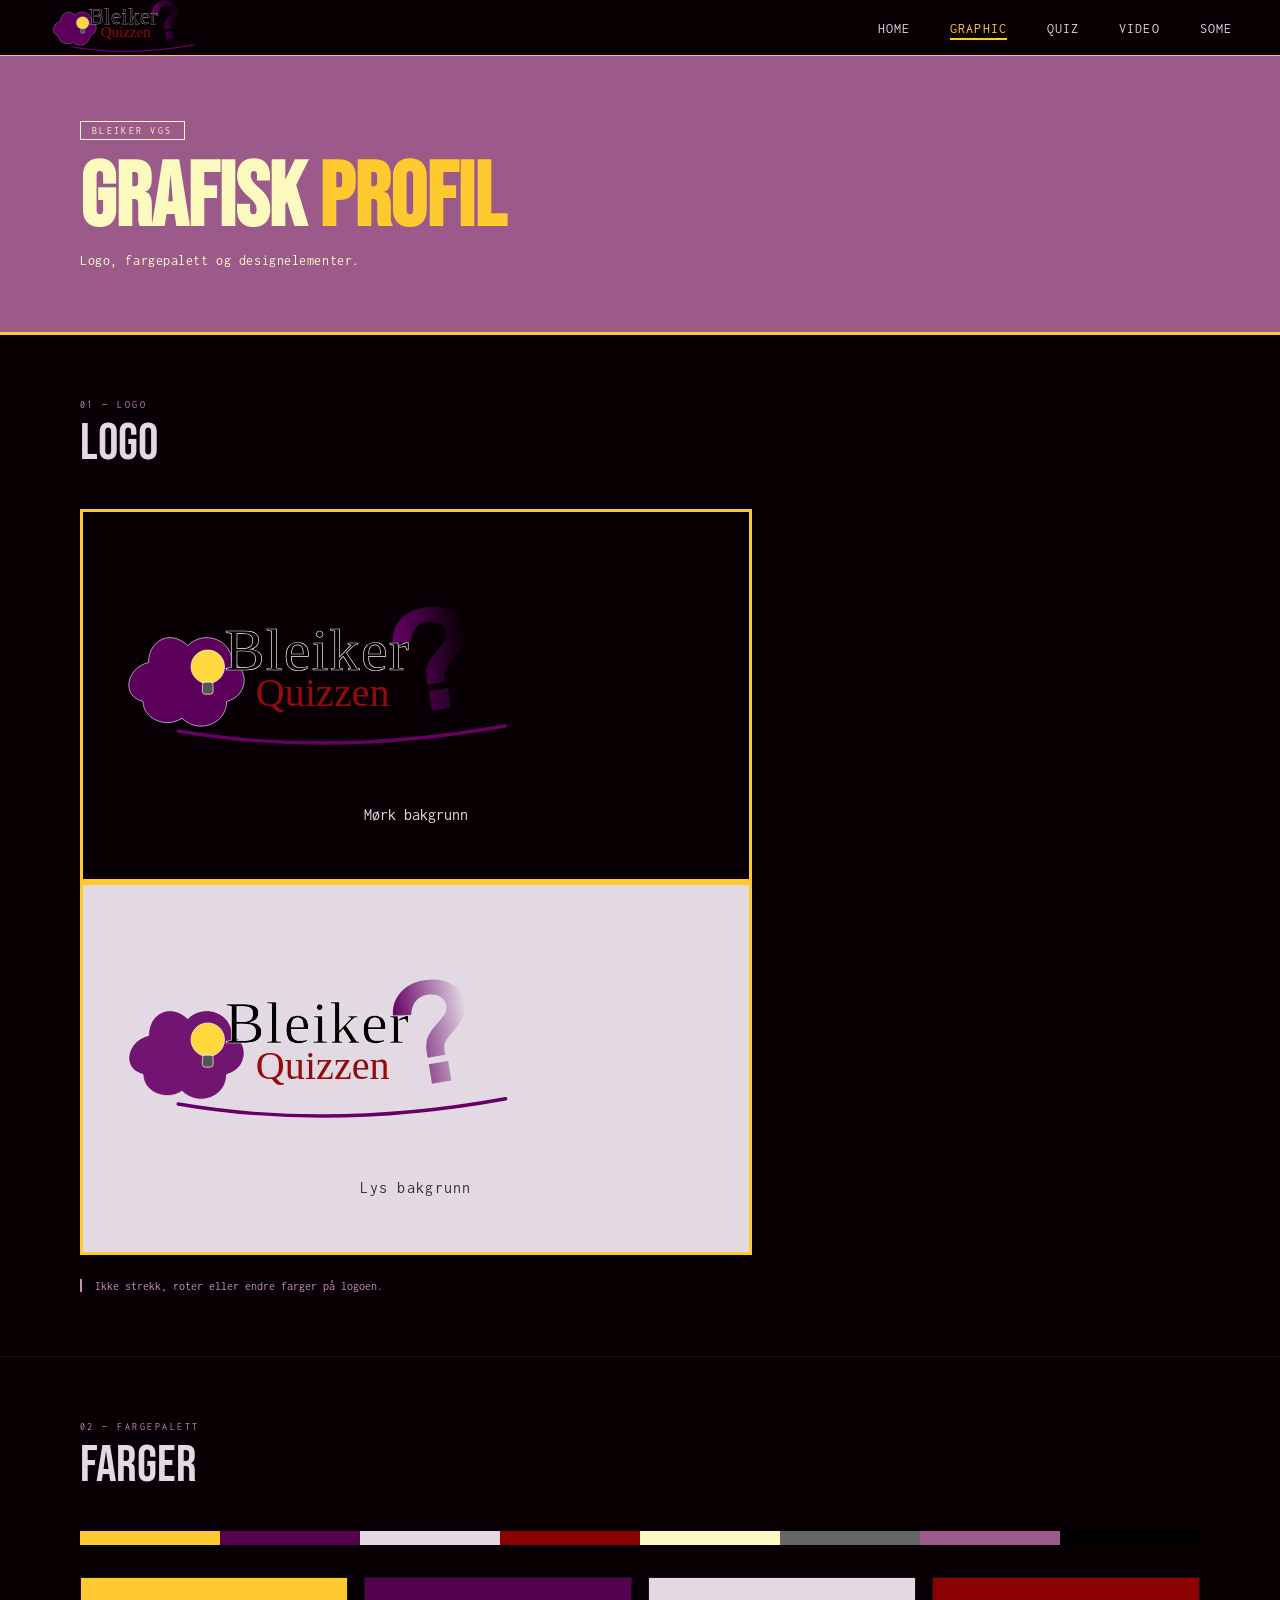
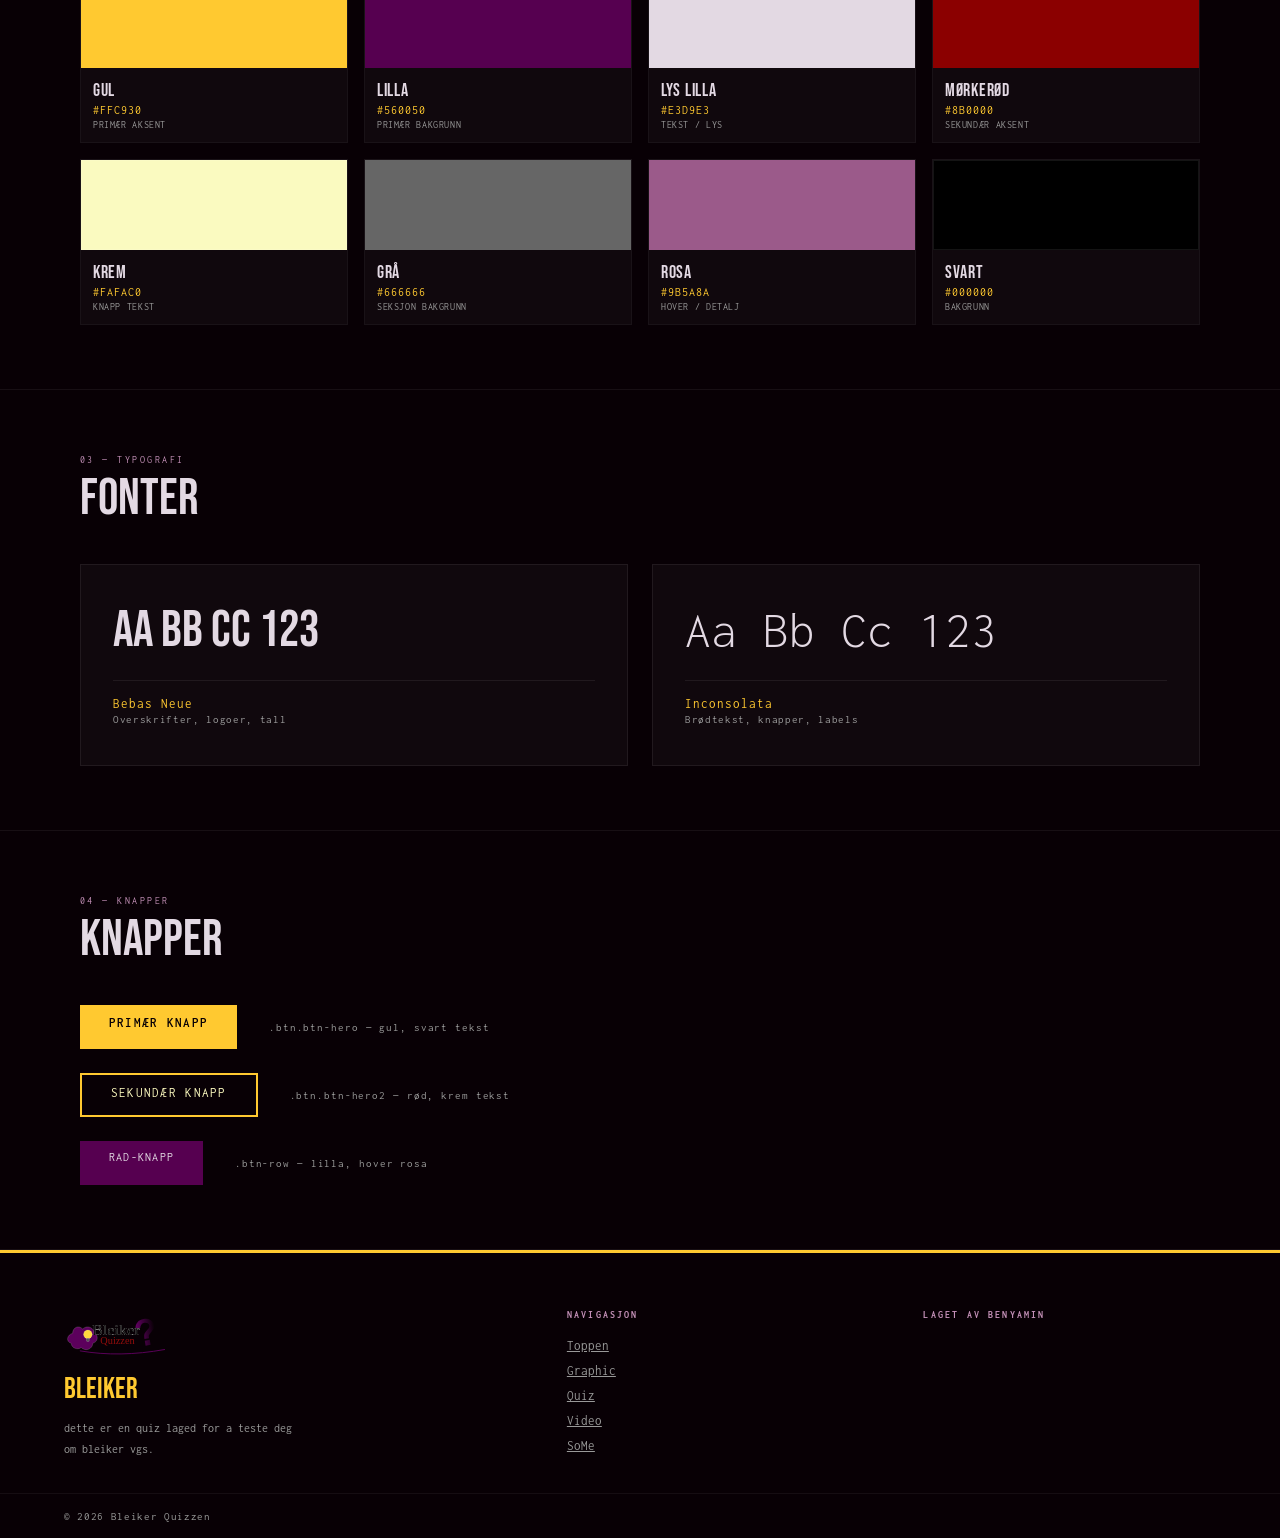
==== html/graphic.html @ ebf86708 "done with almost evrytinggg" ====
<!DOCTYPE html>
<html lang="en">
<head>
  <meta charset="UTF-8">
  <meta name="viewport" content="width=device-width, initial-scale=1.0">
  <title>Grafisk</title>
  <link rel="stylesheet" href="../css/main.css">
  <link rel="stylesheet" href="../css/graphic.css">
</head>
<body>

  <!-- NAV -->
  <nav>
    <a href="../index.html">
      <img src="../img/logo.svg" alt="logo" class="logo"/>
    </a>
    <ul class="nav-links">
      <li><a href="../index.html">Home</a></li>
      <li><a href="./graphic.html" class="nav-active">Graphic</a></li>
      <li><a href="./quiz.html">Quiz</a></li>
      <li><a href="./video.html">Video</a></li>
      <li><a href="./some.html">SoMe</a></li>
    </ul>
  </nav>

  <!-- HEADER -->
  <header class="graphic-header">
    <div class="graphic-header-text">
      <span class="graphic-tag">Bleiker VGS</span>
      <h1>Grafisk <span>Profil</span></h1>
      <p>Logo, fargepalett og designelementer.</p>
    </div>
  </header>

  <main class="graphic-main">

    <!-- 01 LOGO -->
    <section class="g-section">
      <div class="g-section-label">01 — Logo</div>
      <h2 class="g-title">Logo</h2>

      <div class="logo-grid">
        <div class="logo-card logo-on-dark">
          <img src="../img/logo.svg" alt="Logo på mørk bakgrunn"/>
          <p>Mørk bakgrunn</p>
        </div>
        </div>
        <div class="logo-card logo-on-light">
          <img src="../img/logo.svg" alt="Logo på lys bakgrunn"/>
          <p class="pa"">Lys bakgrunn</p>
        </div>
      </div>

      <p class="g-note">Ikke strekk, roter eller endre farger på logoen.</p>
    </section>

    <!-- 02 FARGEPALETT -->
    <section class="g-section">
      <div class="g-section-label">02 — Fargepalett</div>
      <h2 class="g-title">Farger</h2>

      <div class="palette-stripe">
        <div style="background:#FFC930"></div>
        <div style="background:#560050"></div>
        <div style="background:#E3D9E3"></div>
        <div style="background:#8B0000"></div>
        <div style="background:#FAFAC0"></div>
        <div style="background:#666666"></div>
        <div style="background:#9B5A8A"></div>
        <div style="background:#000000"></div>
      </div>

      <div class="palette-grid">

        <div class="swatch">
          <div class="swatch-color" style="background:#FFC930"></div>
          <div class="swatch-info">
            <span class="swatch-name">Gul</span>
            <span class="swatch-hex">#FFC930</span>
            <span class="swatch-role">Primær aksent</span>
          </div>
        </div>

        <div class="swatch">
          <div class="swatch-color" style="background:#560050"></div>
          <div class="swatch-info">
            <span class="swatch-name">Lilla</span>
            <span class="swatch-hex">#560050</span>
            <span class="swatch-role">Primær bakgrunn</span>
          </div>
        </div>

        <div class="swatch">
          <div class="swatch-color" style="background:#E3D9E3"></div>
          <div class="swatch-info">
            <span class="swatch-name">Lys lilla</span>
            <span class="swatch-hex">#E3D9E3</span>
            <span class="swatch-role">Tekst / lys</span>
          </div>
        </div>

        <div class="swatch">
          <div class="swatch-color" style="background:#8B0000"></div>
          <div class="swatch-info">
            <span class="swatch-name">Mørkerød</span>
            <span class="swatch-hex">#8B0000</span>
            <span class="swatch-role">Sekundær aksent</span>
          </div>
        </div>

        <div class="swatch">
          <div class="swatch-color" style="background:#FAFAC0; border:1px solid rgba(255,255,255,0.08)"></div>
          <div class="swatch-info">
            <span class="swatch-name">Krem</span>
            <span class="swatch-hex">#FAFAC0</span>
            <span class="swatch-role">Knapp tekst</span>
          </div>
        </div>

        <div class="swatch">
          <div class="swatch-color" style="background:#666666"></div>
          <div class="swatch-info">
            <span class="swatch-name">Grå</span>
            <span class="swatch-hex">#666666</span>
            <span class="swatch-role">Seksjon bakgrunn</span>
          </div>
        </div>

        <div class="swatch">
          <div class="swatch-color" style="background:#9B5A8A"></div>
          <div class="swatch-info">
            <span class="swatch-name">Rosa</span>
            <span class="swatch-hex">#9B5A8A</span>
            <span class="swatch-role">Hover / detalj</span>
          </div>
        </div>

        <div class="swatch">
          <div class="swatch-color" style="background:#000000; border:1px solid rgba(255,255,255,0.08)"></div>
          <div class="swatch-info">
            <span class="swatch-name">Svart</span>
            <span class="swatch-hex">#000000</span>
            <span class="swatch-role">Bakgrunn</span>
          </div>
        </div>

      </div>
    </section>

    <!-- 03 TYPOGRAFI -->
    <section class="g-section">
      <div class="g-section-label">03 — Typografi</div>
      <h2 class="g-title">Fonter</h2>

      <div class="type-grid">
        <div class="type-card">
          <div class="type-sample bebas">Aa Bb Cc 123</div>
          <div class="type-meta">
            <span class="type-name">Bebas Neue</span>
            <span class="type-use">Overskrifter, logoer, tall</span>
          </div>
        </div>
        <div class="type-card">
          <div class="type-sample inconsolata">Aa Bb Cc 123</div>
          <div class="type-meta">
            <span class="type-name">Inconsolata</span>
            <span class="type-use">Brødtekst, knapper, labels</span>
          </div>
        </div>
      </div>
    </section>

    <!-- 04 KNAPPER -->
    <section class="g-section">
      <div class="g-section-label">04 — Knapper</div>
      <h2 class="g-title">Knapper</h2>

      <div class="btn-showcase">
        <div class="showcase-row">
          <a href="#" class="btn btn-hero">Primær knapp</a>
          <span class="showcase-label">.btn.btn-hero — gul, svart tekst</span>
        </div>
        <div class="showcase-row">
          <a href="https://www.youtube.com/watch?v=dQw4w9WgXcQ" target="_blank" class="btn btn-hero2">Sekundær knapp</a>
          <span class="showcase-label">.btn.btn-hero2 — rød, krem tekst</span>
        </div>
        <div class="showcase-row">
          <a href="#" class="btn-row">Rad-knapp</a>
          <span class="showcase-label">.btn-row — lilla, hover rosa</span>
        </div>
      </div>
    </section>

  </main>

  <!-- FOOTER -->
<footer>
  <div>
      <img src="../img/logo.svg" alt="logo" class="logo"/> 
      <div class="f-logo">Bleiker</div>
    <p class="f-sub">
      dette er en quiz laged for a teste deg om bleiker vgs.
    </p>
  </div>
  <div class="f-col">
    <h5>Navigasjon</h5>
    <ul>
            <li><a href="./graphic.html">Toppen</a></li>
            <li><a href="./graphic.html">Graphic</a></li>
            <li><a href="./html/quiz.html">Quiz</a></li>
            <li><a href="./html/video.html">Video</a></li>
        <li><a href="./html/some.html">SoMe</a></li>
    </ul>
  </div>
  <div class="f-col">
    <h5>laget av Benyamin</h5>
  </div>
</footer>
<div class="f-bottom">
  <p>© 2026 Bleiker Quizzen</p>
  
</div>
 
</body>
</html>
---- css/main.css ----
@import url("https://fonts.googleapis.com/css2?family=Bebas+Neue&family=Inconsolata:wght@300;400;600&display=swap");

:root {
  --yellow: #ffc930;
  --purple: #560050;
  --light: #e3d9e3;
  --red: #7a0000;
  --cream: #fdfac0;
  --grey: #666666;
  --rose: #9b5a8a;
  --black: #080005;
}

* {
  margin: 0;
  padding: 0;
  box-sizing: border-box;
}
html {
  scroll-behavior: smooth;
}

body {
  background: var(--black);
  color: var(--light);
  font-family: "Inconsolata", monospace;
  font-weight: 400;
}

.skip-link {
  position: absolute;
  left: 1rem;
  top: -100%;
  background: var(--yellow);
  color: var(--black);
  padding: 0.5rem 1rem;
  font-weight: 600;
  text-decoration: none;
  z-index: 999;
}
.skip-link:focus {
  top: 0;
}

/* visible focus ring on everything interactive */
:focus-visible {
  outline: 3px solid var(--yellow);
  outline-offset: 3px;
}

nav {
  display: flex;
  align-items: center;
  justify-content: space-between;
  padding: 0 3rem;
  height: 56px;
  background: var(--black);
  border-bottom: 1px solid var(--yellow);
  position: sticky;
  top: 0;
  z-index: 99;
}

nav .logo {
  height: 80px;
  width: auto;
}

.nav-links {
  display: flex;
  gap: 2.5rem;
  list-style: none;
}

.nav-links a {
  text-decoration: none;
  color: var(--light);
  font-size: 0.85rem;
  letter-spacing: 0.08em;
  text-transform: uppercase;
  transition: color 0.15s;
}

.nav-links a:hover {
  color: var(--yellow);
  text-decoration: underline;
}

.nav-links a.nav-active {
  color: var(--yellow);
  border-bottom: 2px solid var(--yellow);
  padding-bottom: 2px;
}

.hero {
  background: var(--purple);
  padding: 5rem 3rem 6rem;
  text-align: center;
  border-bottom: 3px solid var(--yellow);
}

.hero h1 {
  font-family: "Bebas Neue", sans-serif;
  font-size: clamp(3rem, 7vw, 6rem);
  color: var(--light);
  line-height: 0.95;
  margin-bottom: 1.5rem;
}

.hero p {
  font-size: 0.92rem;
  color: var(--light);
  line-height: 1.75;
  max-width: 500px;
  margin: 0 auto 2.5rem;
}

.hero-btns {
  display: flex;
  gap: 1rem;
  justify-content: center;
  flex-wrap: wrap;
}

.btn {
  font-family: "Inconsolata", monospace;
  font-size: 0.8rem;
  letter-spacing: 0.1em;
  text-transform: uppercase;
  padding: 0.65rem 1.8rem;
  border: none;
  cursor: pointer;
  text-decoration: none;
  display: inline-block;
  transition:
    opacity 0.15s,
    transform 0.1s;
  min-height: 44px;
  min-width: 44px;
}

.btn:hover {
  opacity: 0.82;
  transform: translateY(-1px);
}

.btn-hero {
  background: var(--yellow);
  color: var(--black);
  font-weight: 600;
}

.btn-hero2 {
  background: transparent;
  color: var(--cream);
  border: 2px solid var(--yellow);
}

.rows {
  background-color: #000000;
}

.row-item {
  display: grid;
  grid-template-columns: 1fr auto;
  gap: 3rem;
  align-items: center;
  padding: 3.5rem 4rem;
  border-bottom: 1px solid rgba(255, 255, 255, 0.07);
}

#quiz {
  border-left: 3px solid var(--yellow);
}
#video {
  border-left: 3px solid var(--rose);
}
#some {
  border-left: 3px solid var(--red);
}
#quiz {
  border-right: 3px solid var(--yellow);
}
#video {
  border-right: 3px solid var(--rose);
}
#some {
  border-right: 3px solid var(--red);
}

.row-text {
  font-size: 0.85rem;
  line-height: 1.8;
  color: #ffffff;
  max-width: 480px;
  margin-bottom: 1.5rem;
}

.btn-row {
  background: var(--purple);
  color: var(--light);
  font-family: "Inconsolata", monospace;
  font-size: 0.78rem;
  letter-spacing: 0.1em;
  text-transform: uppercase;
  padding: 0.55rem 1.8rem;
  border: none;
  cursor: pointer;
  text-decoration: none;
  display: inline-block;
  transition: background 0.15s;
  min-height: 44px;
}

.btn-row:hover {
  background: var(--rose);
}

.video-box {
  width: 240px;
  height: 160px;
  background: var(--purple);
  display: flex;
  align-items: center;
  justify-content: center;
  flex-shrink: 0;
  color: var(--light);
  font-size: 0.72rem;
  letter-spacing: 0.18em;
  text-transform: uppercase;
}

footer {
  background: var(--black);
  border-top: 3px solid var(--yellow);
  padding: 3.5rem 4rem 2rem;
  display: grid;
  grid-template-columns: 1.5fr 1fr 1fr;
  gap: 4rem;
}

footer .logo {
  height: 55px;
  width: auto;
  margin-bottom: 0.5rem;
  display: block;
}

.f-logo {
  font-family: "Bebas Neue", sans-serif;
  font-size: 1.8rem;
  color: var(--yellow);
  margin-bottom: 0.6rem;
}

.f-sub {
  font-size: 0.78rem;
  color: #999999;
  line-height: 1.7;
  max-width: 240px;
}

.f-col h5 {
  font-size: 0.62rem;
  letter-spacing: 0.22em;
  text-transform: uppercase;
  color: #c490b8;
  margin-bottom: 1rem;
}

.f-col ul {
  list-style: none;
}
.f-col li {
  margin-bottom: 0.5rem;
}

.f-col a {
  text-decoration: underline;
  color: #999999;
  font-size: 0.82rem;
  transition: color 0.15s;
}

.f-col a:hover {
  color: var(--yellow);
}

.f-bottom {
  background: var(--black);
  border-top: 1px solid rgba(255, 255, 255, 0.05);
  padding: 1rem 4rem;
}

.f-bottom p {
  font-size: 0.7rem;
  color: #999999;
  letter-spacing: 0.06em;
}

@media (max-width: 768px) {
  nav {
    padding: 0 1.2rem;
  }
  .nav-links {
    gap: 1.2rem;
  }
  .hero {
    padding: 4rem 1.5rem 5rem;
  }
  .row-item {
    grid-template-columns: 1fr;
    padding: 2.5rem 1.5rem;
  }
  .video-box {
    width: 100%;
    height: 140px;
  }
  footer {
    grid-template-columns: 1fr;
    padding: 2.5rem 1.5rem;
    gap: 2rem;
  }
  .f-bottom {
    padding: 1rem 1.5rem;
  }
}
---- css/graphic.css ----
/* graphic.css — extends main.css */

.nav-links a.nav-active {
  color: var(--yellow);
  border-bottom: 2px solid var(--yellow);
  padding-bottom: 2px;
}

/* ── HEADER ── */
.graphic-header {
  background: var(--rose);
  padding: 4rem 5rem;
  border-bottom: 3px solid var(--yellow);
}

/* fixed: removed opacity: 0.7 — fails contrast */
/* fixed: var(--cream) #FDFAC0 on var(--rose) #9B5A8A = 4.8:1 passes */
.graphic-tag {
  display: inline-block;
  font-size: 0.65rem;
  letter-spacing: 0.22em;
  text-transform: uppercase;
  color: var(--cream);
  border: 1px solid var(--cream);
  padding: 0.2rem 0.7rem;
  margin-bottom: 1.2rem;
}

.graphic-header-text h1 {
  font-family: "Bebas Neue", sans-serif;
  font-size: clamp(3.5rem, 7vw, 6rem);
  line-height: 0.9;
  color: var(--cream);
  margin-bottom: 0.8rem;
}

.graphic-header-text h1 span {
  color: var(--yellow);
}

/* fixed: rgba(253,250,192,0.6) fails — use solid colour */
.graphic-header-text p {
  font-size: 0.88rem;
  color: var(--cream);
  letter-spacing: 0.04em;
}

/* ── MAIN ── */
.graphic-main {
  background: var(--black);
}

/* ── SECTIONS ── */
.g-section {
  padding: 4rem 5rem;
  border-bottom: 1px solid rgba(255, 255, 255, 0.06);
}

/* fixed: var(--rose) #9B5A8A on #080005 = 3.4:1 fails — bumped to #C490B8 = 5.3:1 */
.g-section-label {
  font-size: 0.62rem;
  letter-spacing: 0.25em;
  text-transform: uppercase;
  color: #C490B8;
  margin-bottom: 0.5rem;
}

.g-title {
  font-family: "Bebas Neue", sans-serif;
  font-size: clamp(2rem, 4vw, 3.5rem);
  color: var(--light);
  font-weight: 400;
  line-height: 1;
  margin-bottom: 2.5rem;
}

/* fixed: same rose issue */
.g-note {
  font-size: 0.78rem;
  color: #C490B8;
  border-left: 2px solid #C490B8;
  padding-left: 0.8rem;
  margin-top: 1.5rem;
}

/* ── LOGO GRID ── */
.logo-grid {
  display: grid;
  grid-template-columns: repeat(3, 1fr);
  gap: 1.5rem;
}

.logo-card {
  display: flex;
  flex-direction: column;
  align-items: center;
  justify-content: center;
  gap: 1.5rem;
  padding: 3.5rem 2rem;
  border: 1px solid rgba(255, 255, 255, 0.07);
}

.logo-on-dark {
  background: #080005;
  width: 188%;
  border: 3px solid var(--yellow);
}

.logo-on-light {
  background: #e3d9e3;
  width: 60%;
  border: 3px solid var(--yellow);
}

/* fixed: rgba(0,0,0,0.5) on #e3d9e3 fails — use solid #333 */
.pa {
  color: #333333;
  letter-spacing: 0.08em;
}

/* ── PALETTE STRIPE ── */
.palette-stripe {
  display: flex;
  height: 14px;
  margin-bottom: 2rem;
  overflow: hidden;
}

.palette-stripe div {
  flex: 1;
}

/* ── PALETTE GRID ── */
.palette-grid {
  display: grid;
  grid-template-columns: repeat(4, 1fr);
  gap: 1rem;
}

.swatch {
  border: 1px solid rgba(255, 255, 255, 0.07);
  overflow: hidden;
  transition: transform 0.15s;
}

.swatch:hover {
  transform: translateY(-3px);
}

.swatch-color {
  height: 90px;
  width: 100%;
}

.swatch-info {
  padding: 0.75rem;
  background: rgba(255, 255, 255, 0.03);
  display: flex;
  flex-direction: column;
  gap: 0.18rem;
}

.swatch-name {
  font-family: "Bebas Neue", sans-serif;
  font-size: 1.1rem;
  color: var(--light);
  letter-spacing: 0.04em;
}

.swatch-hex {
  font-size: 0.75rem;
  color: var(--yellow);
  letter-spacing: 0.08em;
}

/* fixed: rgba(227,217,227,0.35) on dark bg fails — use solid #999 */
.swatch-role {
  font-size: 0.65rem;
  color: #999999;
  letter-spacing: 0.06em;
  text-transform: uppercase;
}

/* ── TYPOGRAPHY ── */
.type-grid {
  display: grid;
  grid-template-columns: 1fr 1fr;
  gap: 1.5rem;
}

.type-card {
  background: rgba(255, 255, 255, 0.03);
  border: 1px solid rgba(255, 255, 255, 0.07);
  padding: 2.5rem 2rem;
}

.type-sample {
  font-size: 3.2rem;
  color: var(--light);
  margin-bottom: 1.5rem;
  line-height: 1;
}

.type-sample.bebas {
  font-family: "Bebas Neue", sans-serif;
}

.type-sample.inconsolata {
  font-family: "Inconsolata", monospace;
  font-weight: 300;
}

.type-meta {
  border-top: 1px solid rgba(255, 255, 255, 0.07);
  padding-top: 1rem;
  display: flex;
  flex-direction: column;
  gap: 0.2rem;
}

.type-name {
  font-size: 0.82rem;
  color: var(--yellow);
  letter-spacing: 0.08em;
}

/* fixed: rgba(227,217,227,0.38) fails — use solid #999 */
.type-use {
  font-size: 0.7rem;
  color: #999999;
  letter-spacing: 0.06em;
}

/* ── BUTTON SHOWCASE ── */
.btn-showcase {
  display: flex;
  flex-direction: column;
  gap: 1.5rem;
}

.showcase-row {
  display: flex;
  align-items: center;
  gap: 2rem;
}


.showcase-label {
  font-size: 0.7rem;
  color: #999999;
  letter-spacing: 0.08em;
}

/* ── RESPONSIVE ── */
@media (max-width: 900px) {
  .g-section { padding: 3rem 1.5rem; }
  .logo-grid { grid-template-columns: 1fr; }
  .palette-grid { grid-template-columns: repeat(2, 1fr); }
  .type-grid { grid-template-columns: 1fr; }
  .showcase-row { flex-direction: column; align-items: flex-start; gap: 0.5rem; }
  .graphic-header { padding: 3rem 1.5rem; }
}
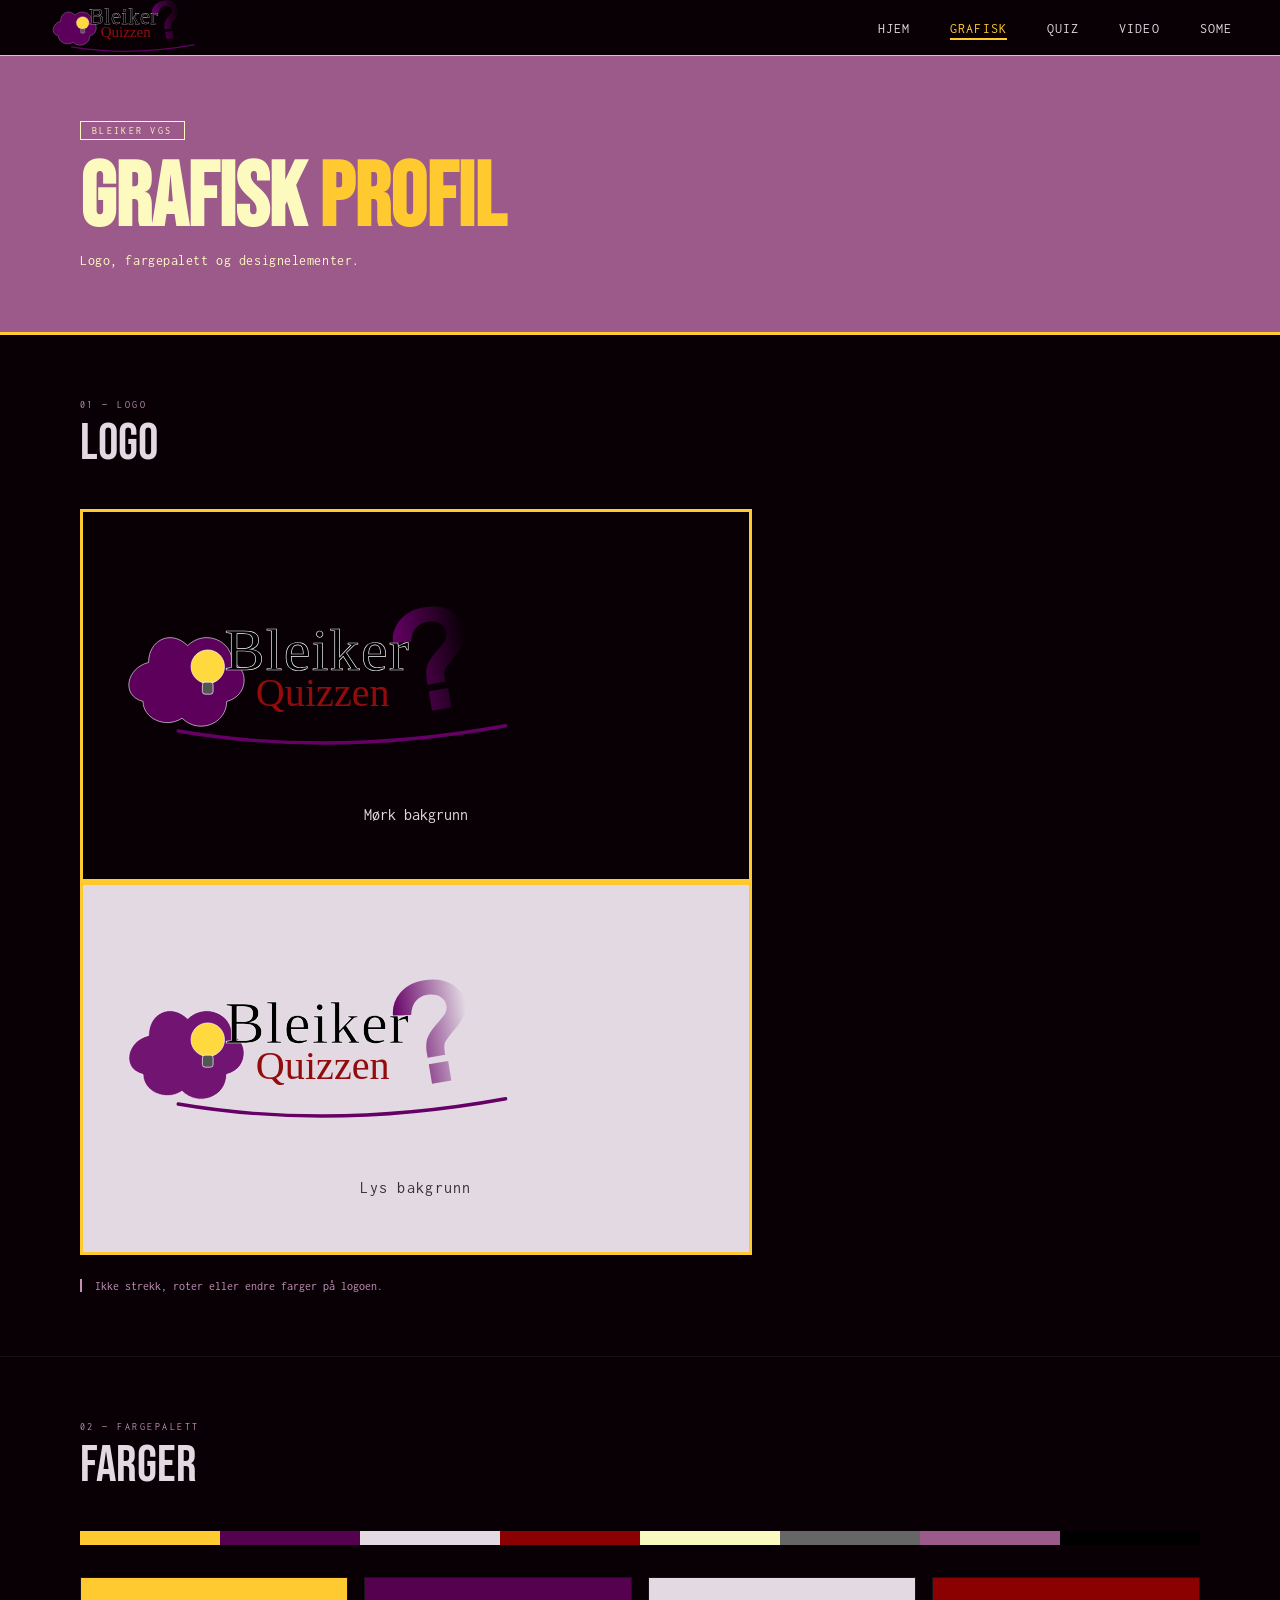
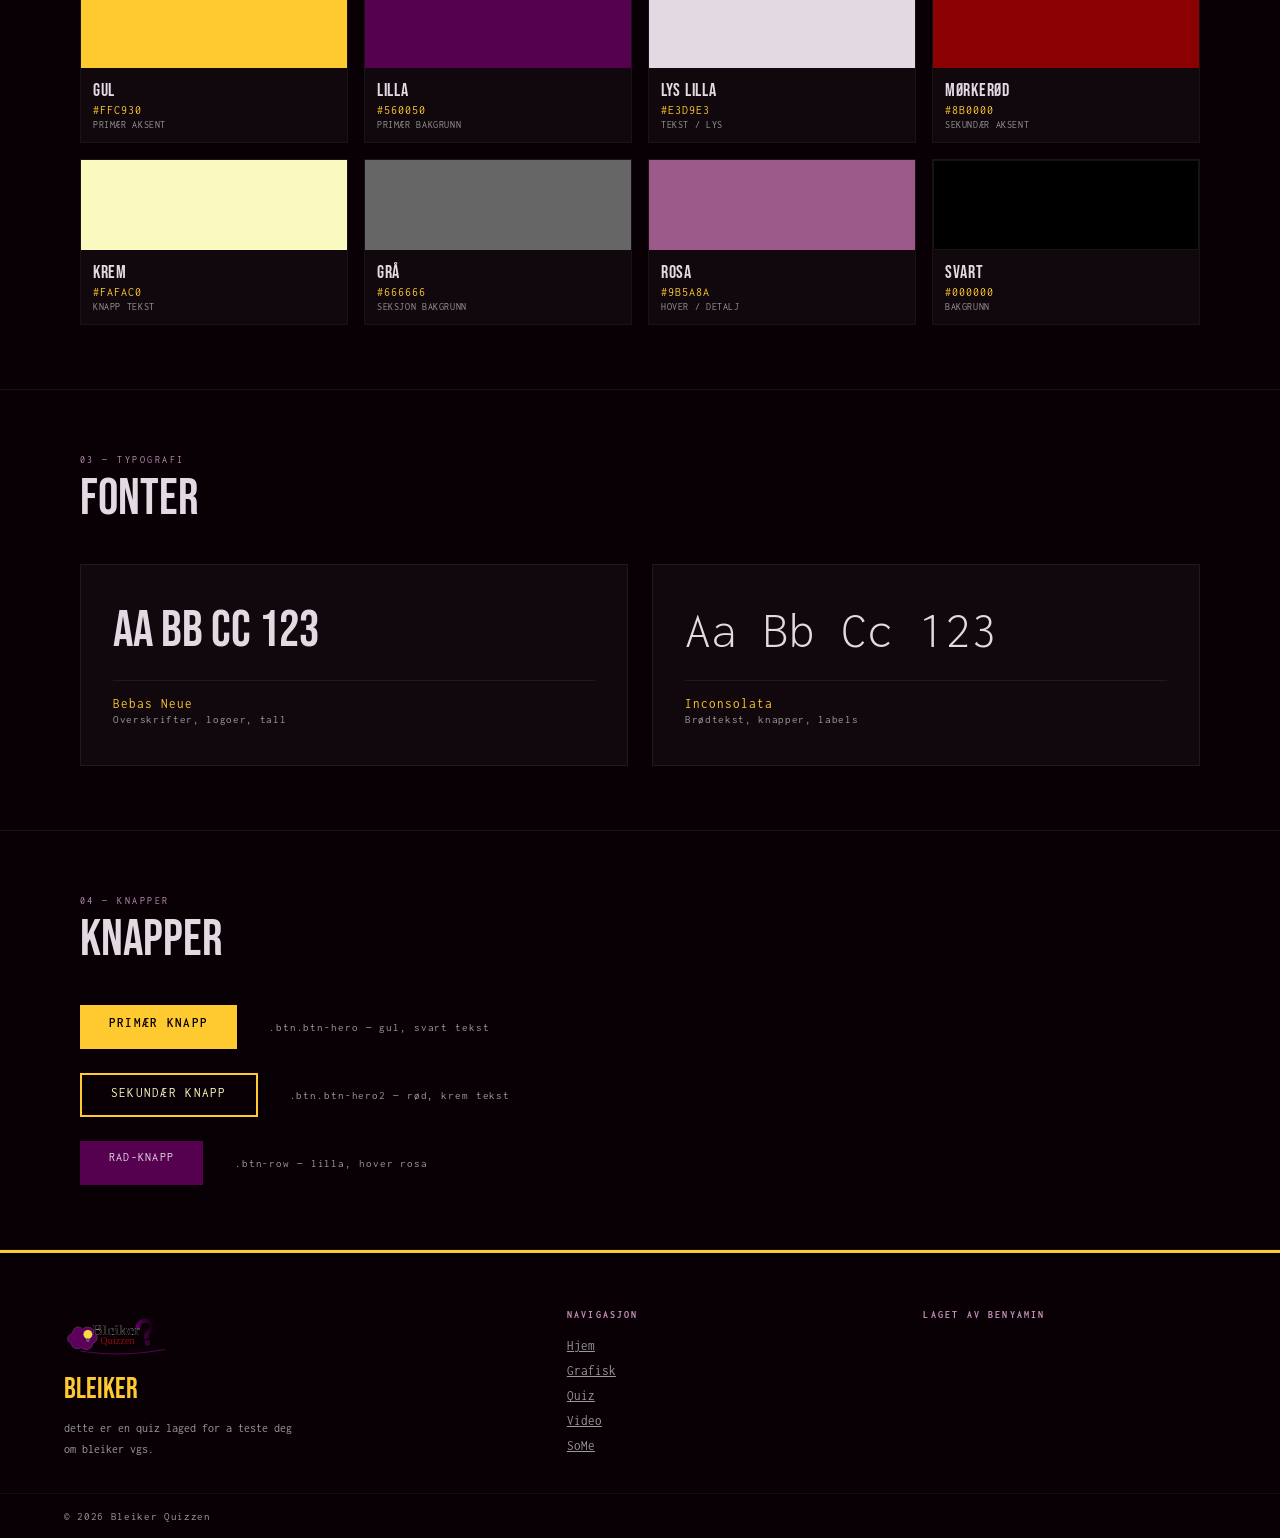
==== commit 7c39ef69: "legget til leaderbord" ====
--- a/html/graphic.html
+++ b/html/graphic.html
@@ -15,8 +15,8 @@
       <img src="../img/logo.svg" alt="logo" class="logo"/>
     </a>
     <ul class="nav-links">
-      <li><a href="../index.html">Home</a></li>
-      <li><a href="./graphic.html" class="nav-active">Graphic</a></li>
+      <li><a href="../index.html">hjem</a></li>
+      <li><a href="./graphic.html" class="nav-active">Grafisk</a></li>
       <li><a href="./quiz.html">Quiz</a></li>
       <li><a href="./video.html">Video</a></li>
       <li><a href="./some.html">SoMe</a></li>
@@ -205,11 +205,11 @@
   <div class="f-col">
     <h5>Navigasjon</h5>
     <ul>
-            <li><a href="./graphic.html">Toppen</a></li>
-            <li><a href="./graphic.html">Graphic</a></li>
-            <li><a href="./html/quiz.html">Quiz</a></li>
-            <li><a href="./html/video.html">Video</a></li>
-        <li><a href="./html/some.html">SoMe</a></li>
+            <li><a href="../index.html">Hjem</a></li>
+            <li><a href="./graphic.html">Grafisk</a></li>
+            <li><a href="./quiz.html">Quiz</a></li>
+            <li><a href="./video.html">Video</a></li>
+        <li><a href="./some.html">SoMe</a></li>
     </ul>
   </div>
   <div class="f-col">
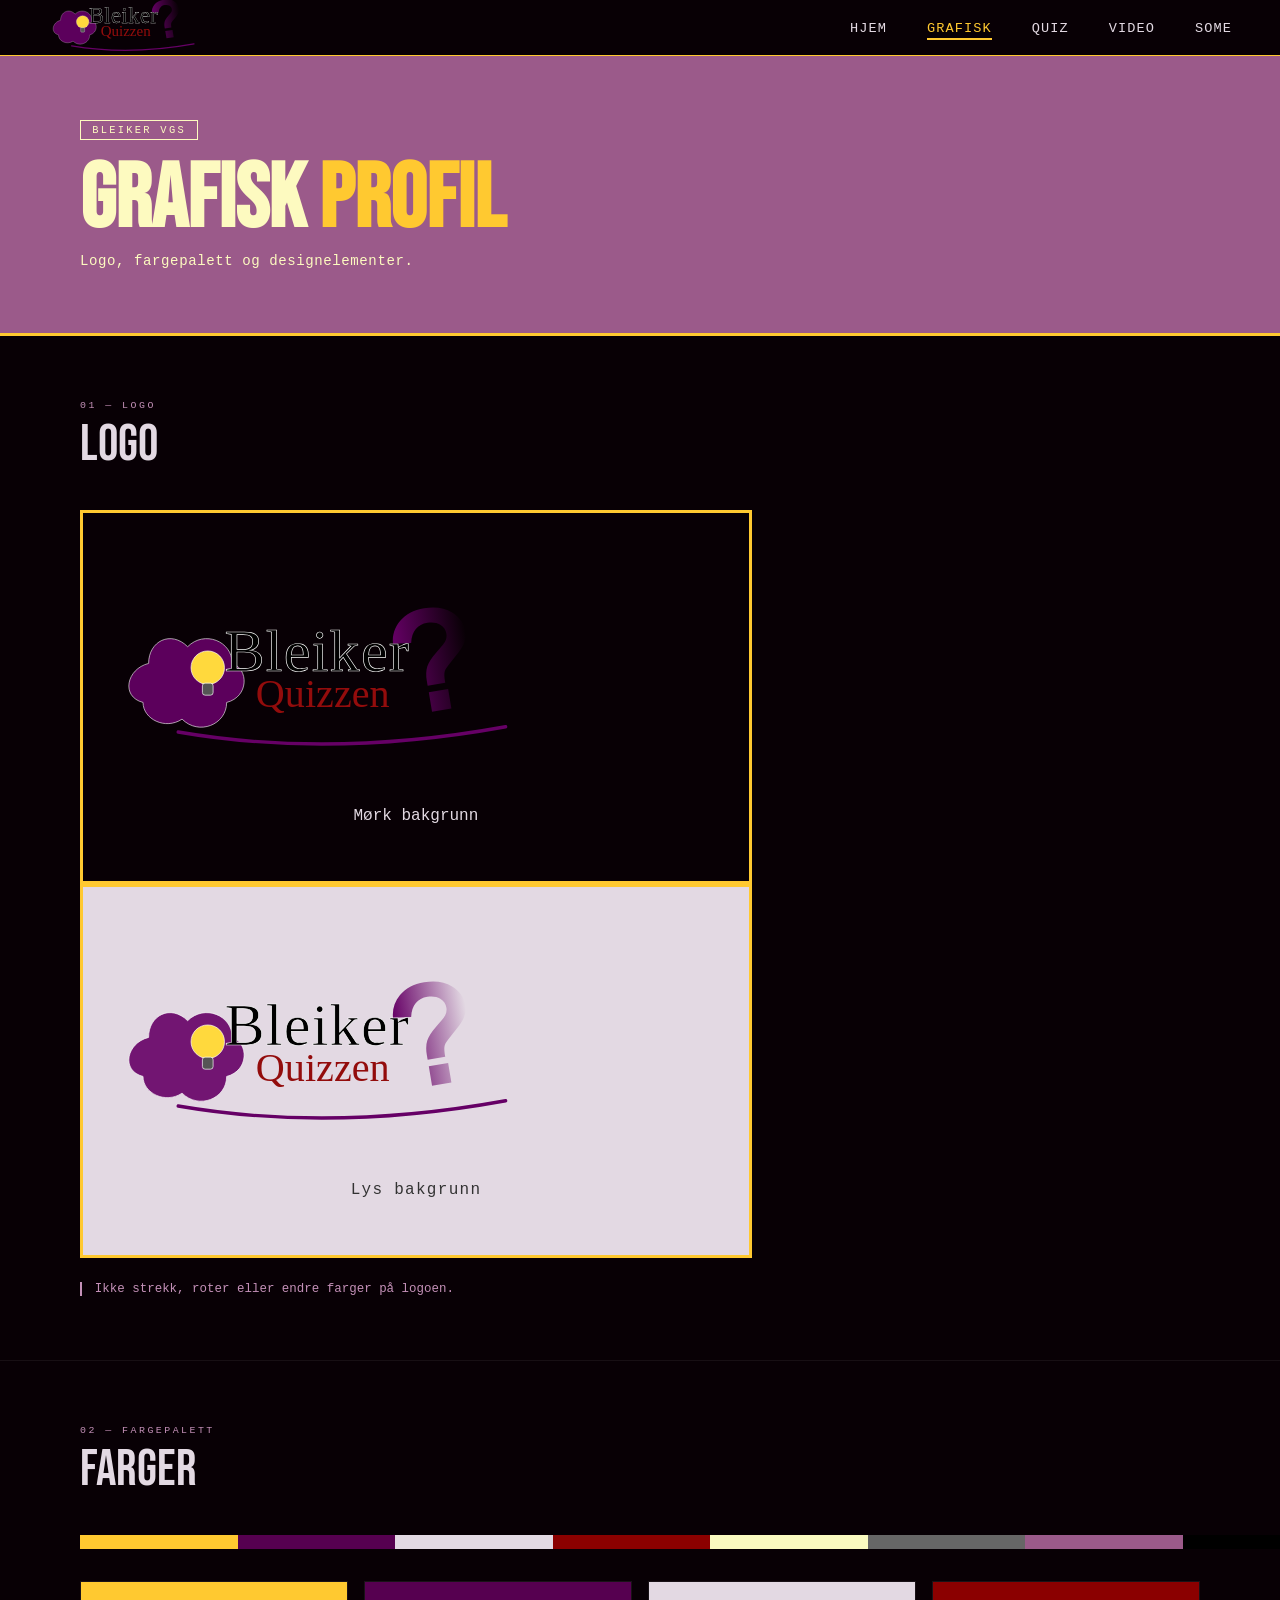
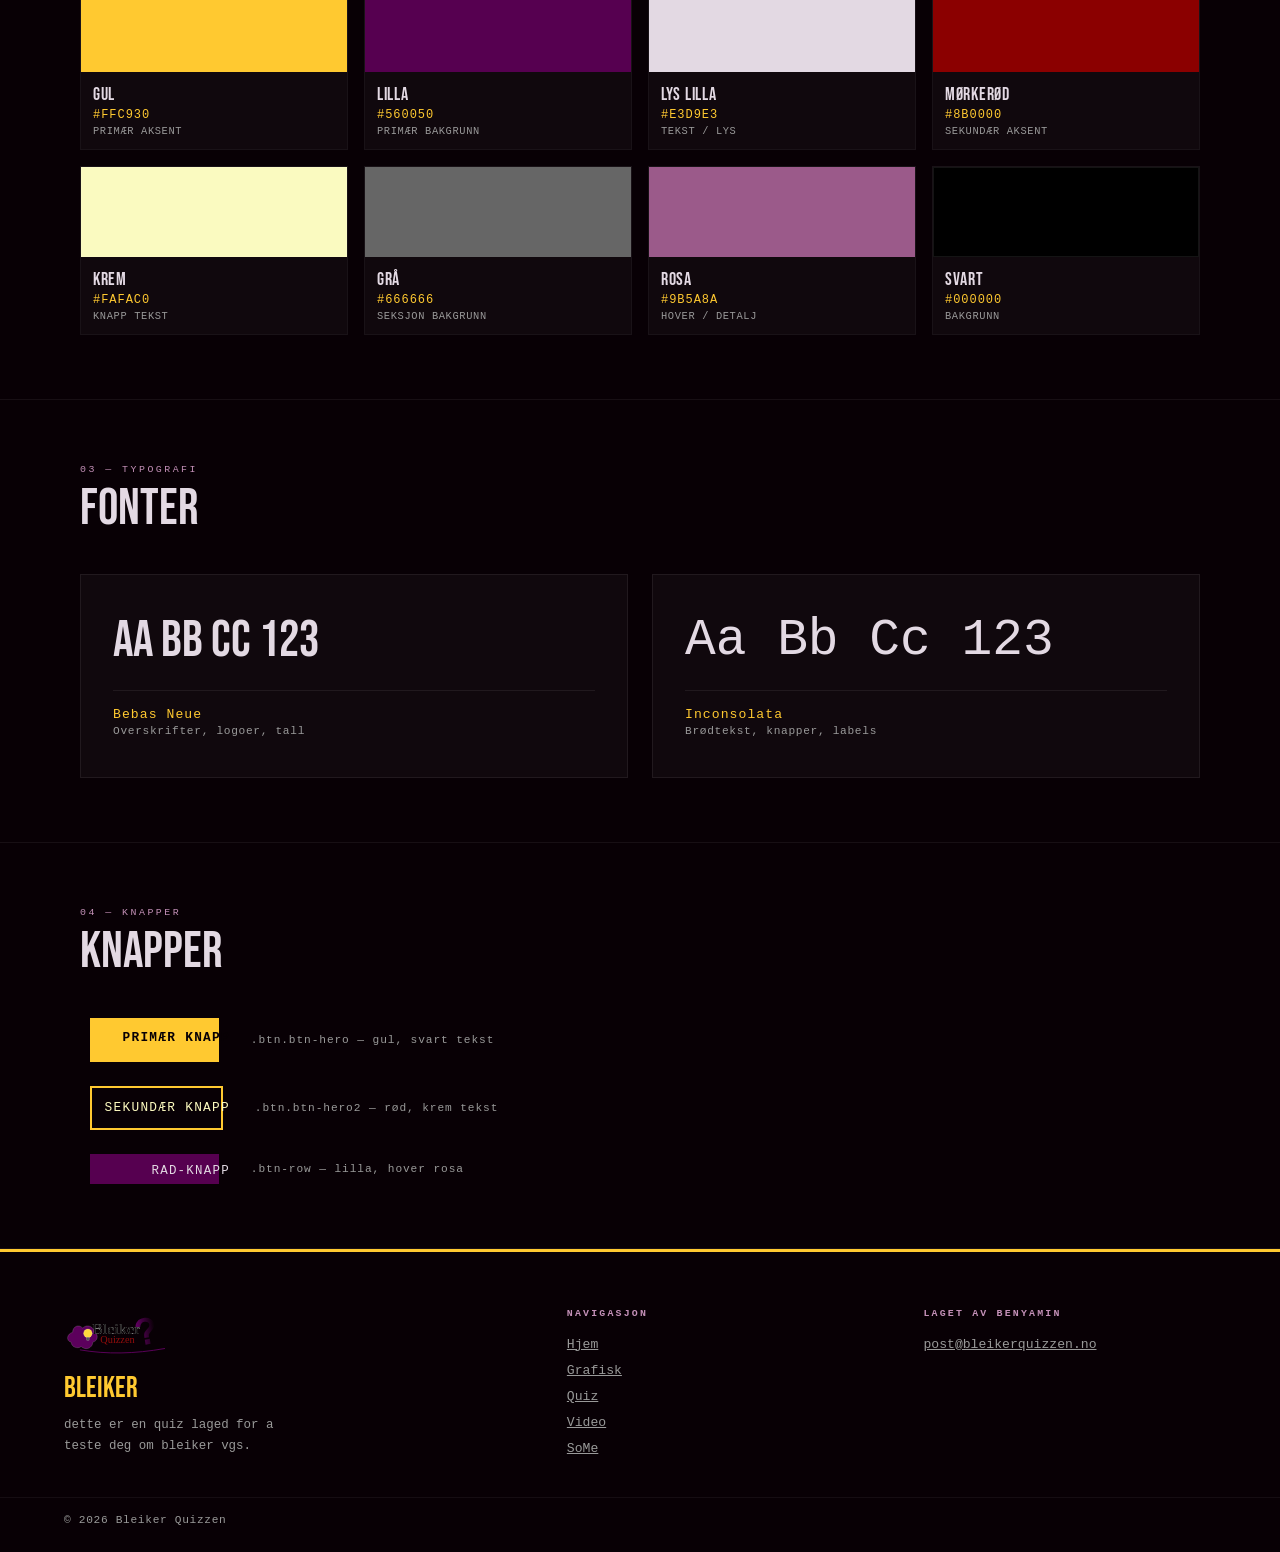
==== commit c95cfda2: "uhh" ====
--- a/html/graphic.html
+++ b/html/graphic.html
@@ -177,15 +177,15 @@
 
       <div class="btn-showcase">
         <div class="showcase-row">
-          <a href="#" class="btn btn-hero">Primær knapp</a>
+          <a href="#" id="hehe" class="btn btn-hero"><p>Primær knapp</p></a>
           <span class="showcase-label">.btn.btn-hero — gul, svart tekst</span>
         </div>
         <div class="showcase-row">
-          <a href="https://www.youtube.com/watch?v=dQw4w9WgXcQ" target="_blank" class="btn btn-hero2">Sekundær knapp</a>
+          <a href="https://www.youtube.com/watch?v=dQw4w9WgXcQ" id="hehe" target="_blank" class="btn btn-hero2"><p>Sekundær knapp</p></a>
           <span class="showcase-label">.btn.btn-hero2 — rød, krem tekst</span>
         </div>
         <div class="showcase-row">
-          <a href="#" class="btn-row">Rad-knapp</a>
+          <a href="#" id="hehe" class="btn-row"><p>Rad-knapp</p></a>
           <span class="showcase-label">.btn-row — lilla, hover rosa</span>
         </div>
       </div>
@@ -214,6 +214,7 @@
   </div>
   <div class="f-col">
     <h5>laget av Benyamin</h5>
+    <a href="mailto:post@bleikerquizzen.no">post@bleikerquizzen.no</a>
   </div>
 </footer>
 <div class="f-bottom">
--- a/css/main.css
+++ b/css/main.css
@@ -1,4 +1,4 @@
-@import url("https://fonts.googleapis.com/css2?family=Bebas+Neue&family=Inconsolata:wght@300;400;600&display=swap");
+
 
 :root {
   --yellow: #ffc930;
@@ -194,6 +194,7 @@
   color: #ffffff;
   max-width: 480px;
   margin-bottom: 1.5rem;
+  text-align: left;
 }
 
 .btn-row {
@@ -209,11 +210,16 @@
   text-decoration: none;
   display: inline-block;
   transition: background 0.15s;
-  min-height: 44px;
+  min-height: 30px;
+  min-width: 30px;
 }
 
 .btn-row:hover {
   background: var(--rose);
+}
+
+.btn-row p {
+  margin: 10;
 }
 
 .video-box {
@@ -325,3 +331,10 @@
     padding: 1rem 1.5rem;
   }
 }
+
+@font-face {
+  font-family: 'Bebas Neue';
+  src: url('../fonts/BebasNeue-Regular.ttf') format('truetype');
+  font-weight: normal;
+  font-style: normal;
+}
--- a/css/graphic.css
+++ b/css/graphic.css
@@ -122,6 +122,7 @@
 .palette-stripe {
   display: flex;
   height: 14px;
+  width: 1260px;
   margin-bottom: 2rem;
   overflow: hidden;
 }
@@ -224,7 +225,7 @@
   letter-spacing: 0.08em;
 }
 
-/* fixed: rgba(227,217,227,0.38) fails — use solid #999 */
+
 .type-use {
   font-size: 0.7rem;
   color: #999999;
@@ -236,7 +237,9 @@
   display: flex;
   flex-direction: column;
   gap: 1.5rem;
-}
+  padding-left: 10px;
+}
+
 
 .showcase-row {
   display: flex;
@@ -244,6 +247,18 @@
   gap: 2rem;
 }
 
+#hehe {
+  padding-left: 100px;
+  max-width: 100px;
+}
+
+#hehe p {
+  margin: 2px 0;
+  align-items: center;
+  text-align: center;
+  position: absolute;
+  right: 1050px;
+}
 
 .showcase-label {
   font-size: 0.7rem;
